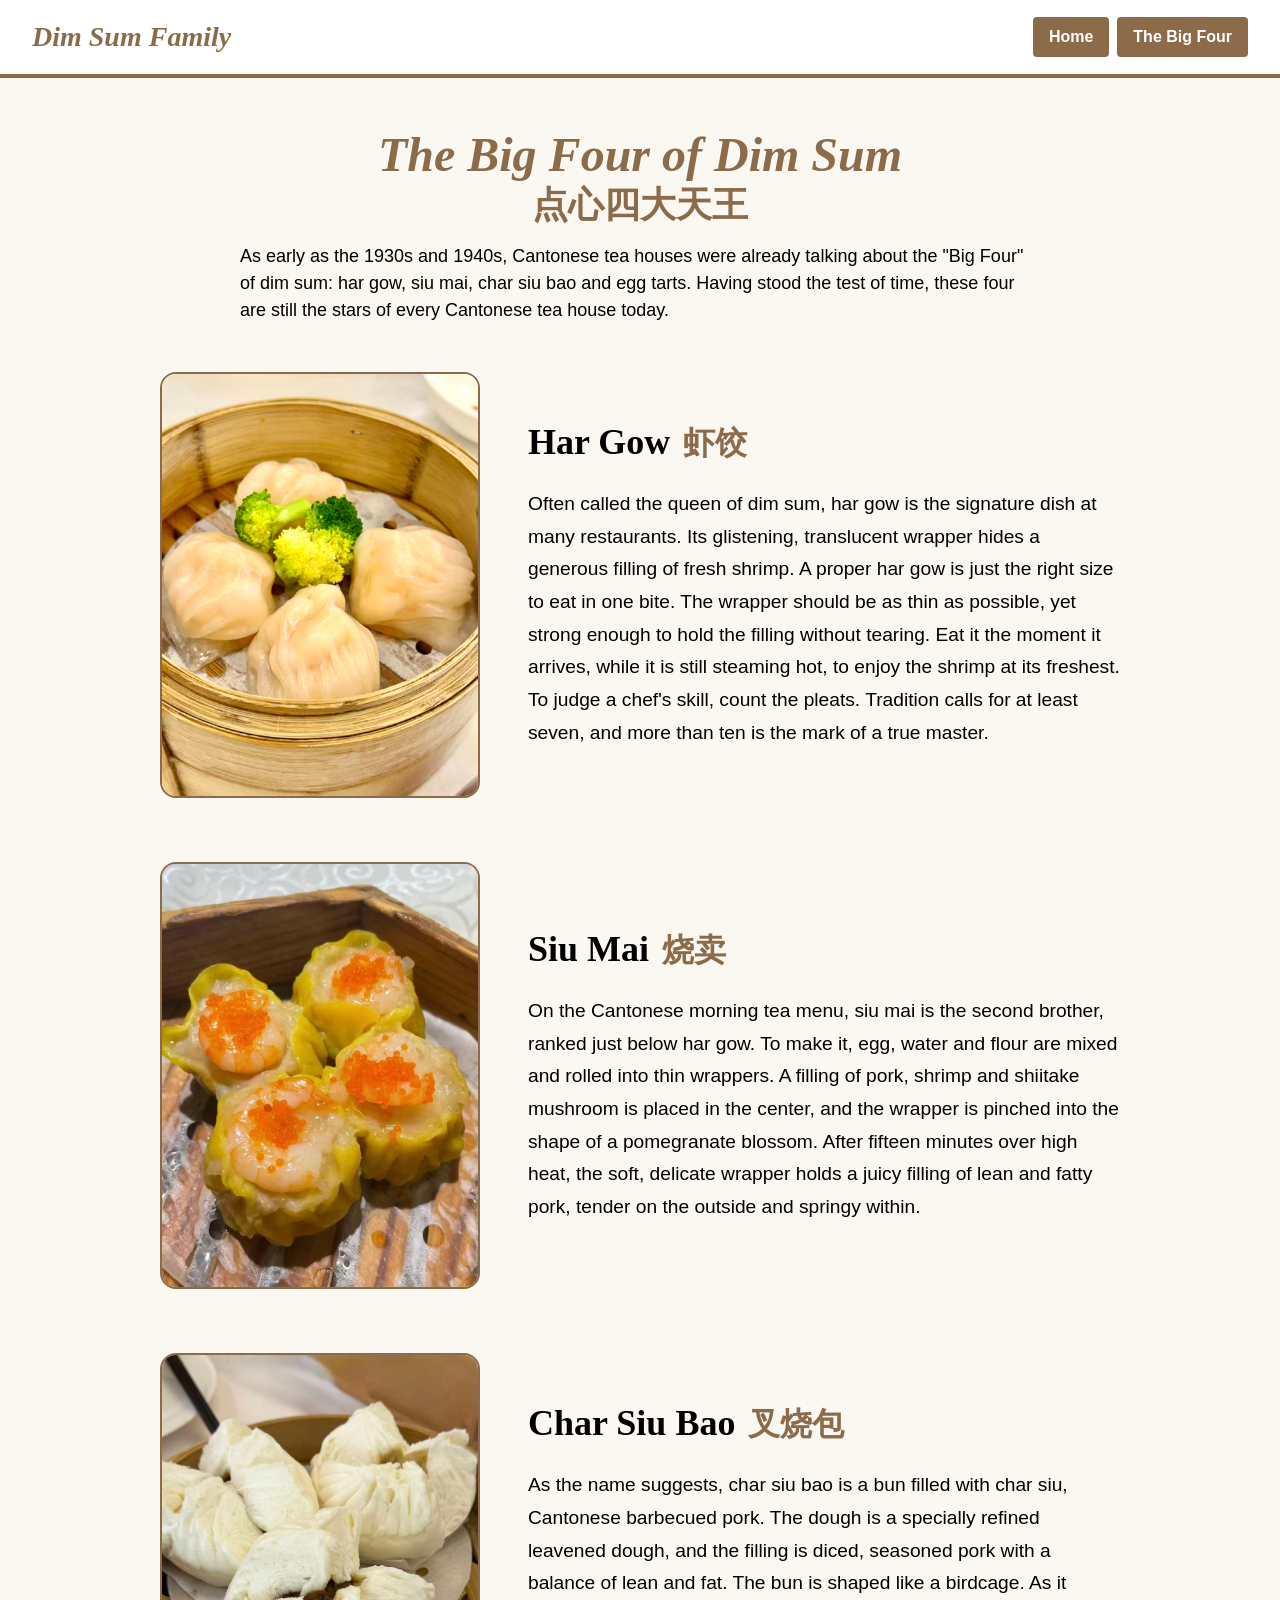
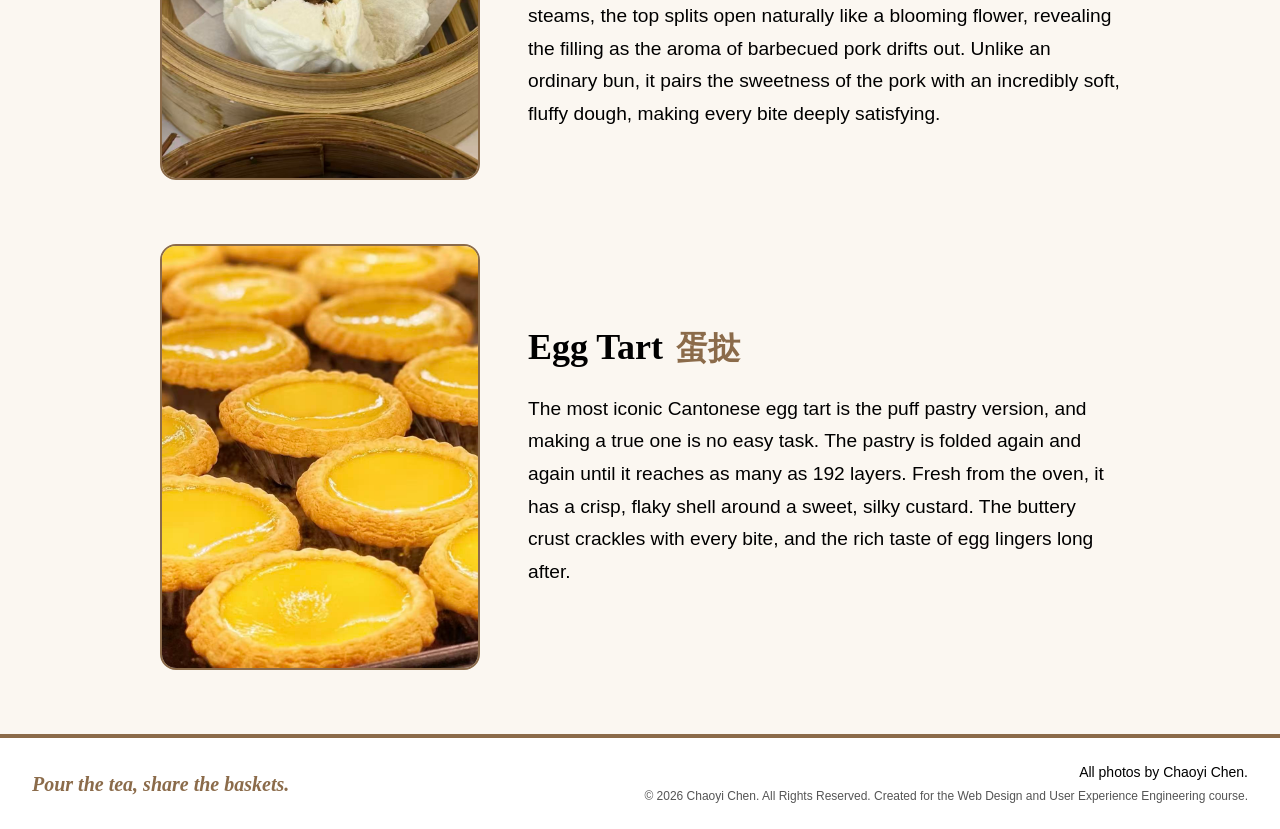
==== big-four.html @ 0c30e3cc "initial push" ====
<!DOCTYPE html>
<html lang="en">

<head>
    <meta charset="UTF-8">
    <meta name="viewport" content="width=device-width,initial-scale=1.0">
    <title>The Big Four | Dim Sum Family</title>
    <link rel="stylesheet" href="css/shared.css">
    <link rel="stylesheet" href="css/big-four.css">
</head>

<body>
    <header class="site-header">
        <a class="site-brand" href="index.html">Dim Sum Family</a>
        <nav class="site-nav">
            <ul class="site-nav-list">
                <li><a class="site-nav-link" href="index.html">Home</a></li>
                <li><a class="site-nav-link" href="big-four.html">The Big Four</a></li>
            </ul>
        </nav>
    </header>

    <main>
        <section class="big-four-intro">
            <h1 class="big-four-intro-title">The Big Four of Dim Sum <span class="big-four-intro-title-chinese" lang="zh-Hans">点心四大天王</span></h1>
            <p class="big-four-intro-text">
                As early as the 1930s and 1940s, Cantonese tea houses were already talking about the
                "Big Four" of dim sum: har gow, siu mai, char siu bao and egg tarts. Having stood the
                test of time, these four are still the stars of every Cantonese tea house today.
            </p>
        </section>

        <section class="big-four-dish-list">
            <article class="dish">
                <img class="dish-image" src="images/har-gow.jpg" alt="Har gow in a bamboo steamer">
                <div class="dish-text">
                    <h2 class="dish-name">Har Gow <span class="dish-name-chinese" lang="zh-Hans">虾饺</span></h2>
                    <p class="dish-intro">
                        Often called the queen of dim sum, har gow is the signature dish at many restaurants.
                        Its glistening, translucent wrapper hides a generous filling of fresh shrimp. A proper
                        har gow is just the right size to eat in one bite. The wrapper should be as thin as
                        possible, yet strong enough to hold the filling without tearing. Eat it the moment it
                        arrives, while it is still steaming hot, to enjoy the shrimp at its freshest. To judge
                        a chef's skill, count the pleats. Tradition calls for at least seven, and more than ten
                        is the mark of a true master.
                    </p>
                </div>
            </article>

            <article class="dish">
                <img class="dish-image" src="images/siu-mai.jpg" alt="Siu mai in a bamboo steamer">
                <div class="dish-text">
                    <h2 class="dish-name">Siu Mai <span class="dish-name-chinese" lang="zh-Hans">烧卖</span></h2>
                    <p class="dish-intro">
                        On the Cantonese morning tea menu, siu mai is the second brother, ranked just below
                        har gow. To make it, egg, water and flour are mixed and rolled into thin wrappers. A
                        filling of pork, shrimp and shiitake mushroom is placed in the center, and the wrapper
                        is pinched into the shape of a pomegranate blossom. After fifteen minutes over high
                        heat, the soft, delicate wrapper holds a juicy filling of lean and fatty pork, tender
                        on the outside and springy within.
                    </p>
                </div>
            </article>

            <article class="dish">
                <img class="dish-image" src="images/char-siu-bao.jpg" alt="Char siu bao in a bamboo steamer">
                <div class="dish-text">
                    <h2 class="dish-name">Char Siu Bao <span class="dish-name-chinese" lang="zh-Hans">叉烧包</span></h2>
                    <p class="dish-intro">
                        As the name suggests, char siu bao is a bun filled with char siu, Cantonese barbecued
                        pork. The dough is a specially refined leavened dough, and the filling is diced,
                        seasoned pork with a balance of lean and fat. The bun is shaped like a birdcage. As it
                        steams, the top splits open naturally like a blooming flower, revealing the filling as
                        the aroma of barbecued pork drifts out. Unlike an ordinary bun, it pairs the sweetness
                        of the pork with an incredibly soft, fluffy dough, making every bite deeply satisfying.
                    </p>
                </div>
            </article>

            <article class="dish">
                <img class="dish-image" src="images/egg-tart.jpg" alt="Egg tarts on a plate">
                <div class="dish-text">
                    <h2 class="dish-name">Egg Tart <span class="dish-name-chinese" lang="zh-Hans">蛋挞</span></h2>
                    <p class="dish-intro">
                        The most iconic Cantonese egg tart is the puff pastry version, and making a true one is
                        no easy task. The pastry is folded again and again until it reaches as many as 192
                        layers. Fresh from the oven, it has a crisp, flaky shell around a sweet, silky custard.
                        The buttery crust crackles with every bite, and the rich taste of egg lingers long
                        after.
                    </p>
                </div>
            </article>
        </section>
    </main>

    <footer class="site-footer">
        <p class="site-footer-tagline">Pour the tea, share the baskets.</p>
        <p class="site-footer-credits">All photos by Chaoyi Chen.</p>
        <p class="site-footer-copyright">&copy; 2026 Chaoyi Chen. All Rights Reserved. Created for the Web Design and
            User Experience Engineering course.</p>
    </footer>
</body>

</html>
---- css/shared.css ----
@charset "UTF-8";

:root {
    --color-brand: #8b6b4a;
    --color-brand-dark: #6f5439;
    --color-surface: #ffffff;
    --color-page: #fbf7f1;
    --color-text: #000000;
    --color-text-muted: #555555;
    --font-display: Georgia, "Times New Roman", serif;
    --font-body: Arial, Helvetica, sans-serif;
}

*,
*::before,
*::after {
    box-sizing: border-box;
}

body {
    margin: 0;
    background-color: var(--color-page);
    color: var(--color-text);
    font-family: var(--font-body);
    line-height: 1.5;
}

.site-header {
    display: flex;
    flex-wrap: wrap;
    justify-content: space-between;
    align-items: center;
    gap: 1rem;
    padding: 1rem 2rem;
    background-color: var(--color-surface);
    border-bottom: 0.25rem solid var(--color-brand);
}

.site-brand {
    color: var(--color-brand);
    font-family: var(--font-display);
    font-size: 1.75rem;
    font-weight: bold;
    font-style: italic;
    text-decoration: none;
}

.site-nav-list {
    display: flex;
    gap: 0.5rem;
    margin: 0;
    padding: 0;
    list-style: none;
}

.site-nav-link {
    display: block;
    padding: 0.5rem 1rem;
    border-radius: 0.25rem;
    background-color: var(--color-brand);
    color: var(--color-surface);
    font-weight: bold;
    text-decoration: none;
}

.site-nav-link:hover,
.site-nav-link:focus-visible {
    background-color: var(--color-brand-dark);
}

.site-footer {
    display: grid;
    gap: 0.5rem;
    padding: 1.5rem 2rem;
    background-color: var(--color-surface);
    border-top: 0.25rem solid var(--color-brand);
}

.site-footer-tagline {
    margin: 0;
    color: var(--color-brand);
    font-family: var(--font-display);
    font-size: 1.25rem;
    font-weight: bold;
    font-style: italic;
}

.site-footer-credits {
    margin: 0;
    font-size: 0.875rem;
}

.site-footer-copyright {
    margin: 0;
    color: var(--color-text-muted);
    font-size: 0.75rem;
}

@media (min-width: 64rem) {
    .site-footer {
        grid-template-columns: 1fr auto;
        align-items: center;
        column-gap: 2rem;
        row-gap: 0.25rem;
    }

    .site-footer-tagline {
        grid-row: span 2;
    }

    .site-footer-credits,
    .site-footer-copyright {
        text-align: right;
    }
}
---- css/big-four.css ----
@charset "UTF-8";

.big-four-intro {
    padding: 3rem 2rem;
    text-align: center;
}

.big-four-intro-title {
    margin: 0 0 1rem;
    color: var(--color-brand);
    font-family: var(--font-display);
    font-size: 2.25rem;
    font-style: italic;
    line-height: 1.2;
}

.big-four-intro-title-chinese {
    display: block;
    font-size: 2.25rem;
    font-style: normal;
}

.big-four-intro-text {
    max-width: 50rem;
    margin: 0 auto;
    font-size: 1.125rem;
    text-align: left;
}

.big-four-dish-list {
    display: grid;
    gap: 4rem;
    max-width: 64rem;
    margin: 0 auto;
    padding: 0 2rem 4rem;
}

.dish {
    display: grid;
    gap: 1.5rem;
}

.dish-image {
    width: 100%;
    max-width: 20rem;
    aspect-ratio: 3 / 4;
    object-fit: cover;
    border: 0.125rem solid var(--color-brand);
    border-radius: 1rem;
    justify-self: center;
}

.dish-name {
    margin: 0 0 1.5rem;
    color: var(--color-text);
    font-family: var(--font-display);
    font-size: 2.25rem;
    line-height: 1.2;
}

.dish-name-chinese {
    margin-left: 0.25rem;
    color: var(--color-brand);
    font-size: 2rem;
}

.dish-intro {
    margin: 0;
    font-size: 1.2rem;
    line-height: 1.7;
}

@media (min-width: 40rem) {
    .big-four-intro-title {
        font-size: 3rem;
    }
}

@media (min-width: 48rem) {
    .dish {
        grid-template-columns: 20rem 1fr;
        align-items: center;
        gap: 3rem;
    }
}
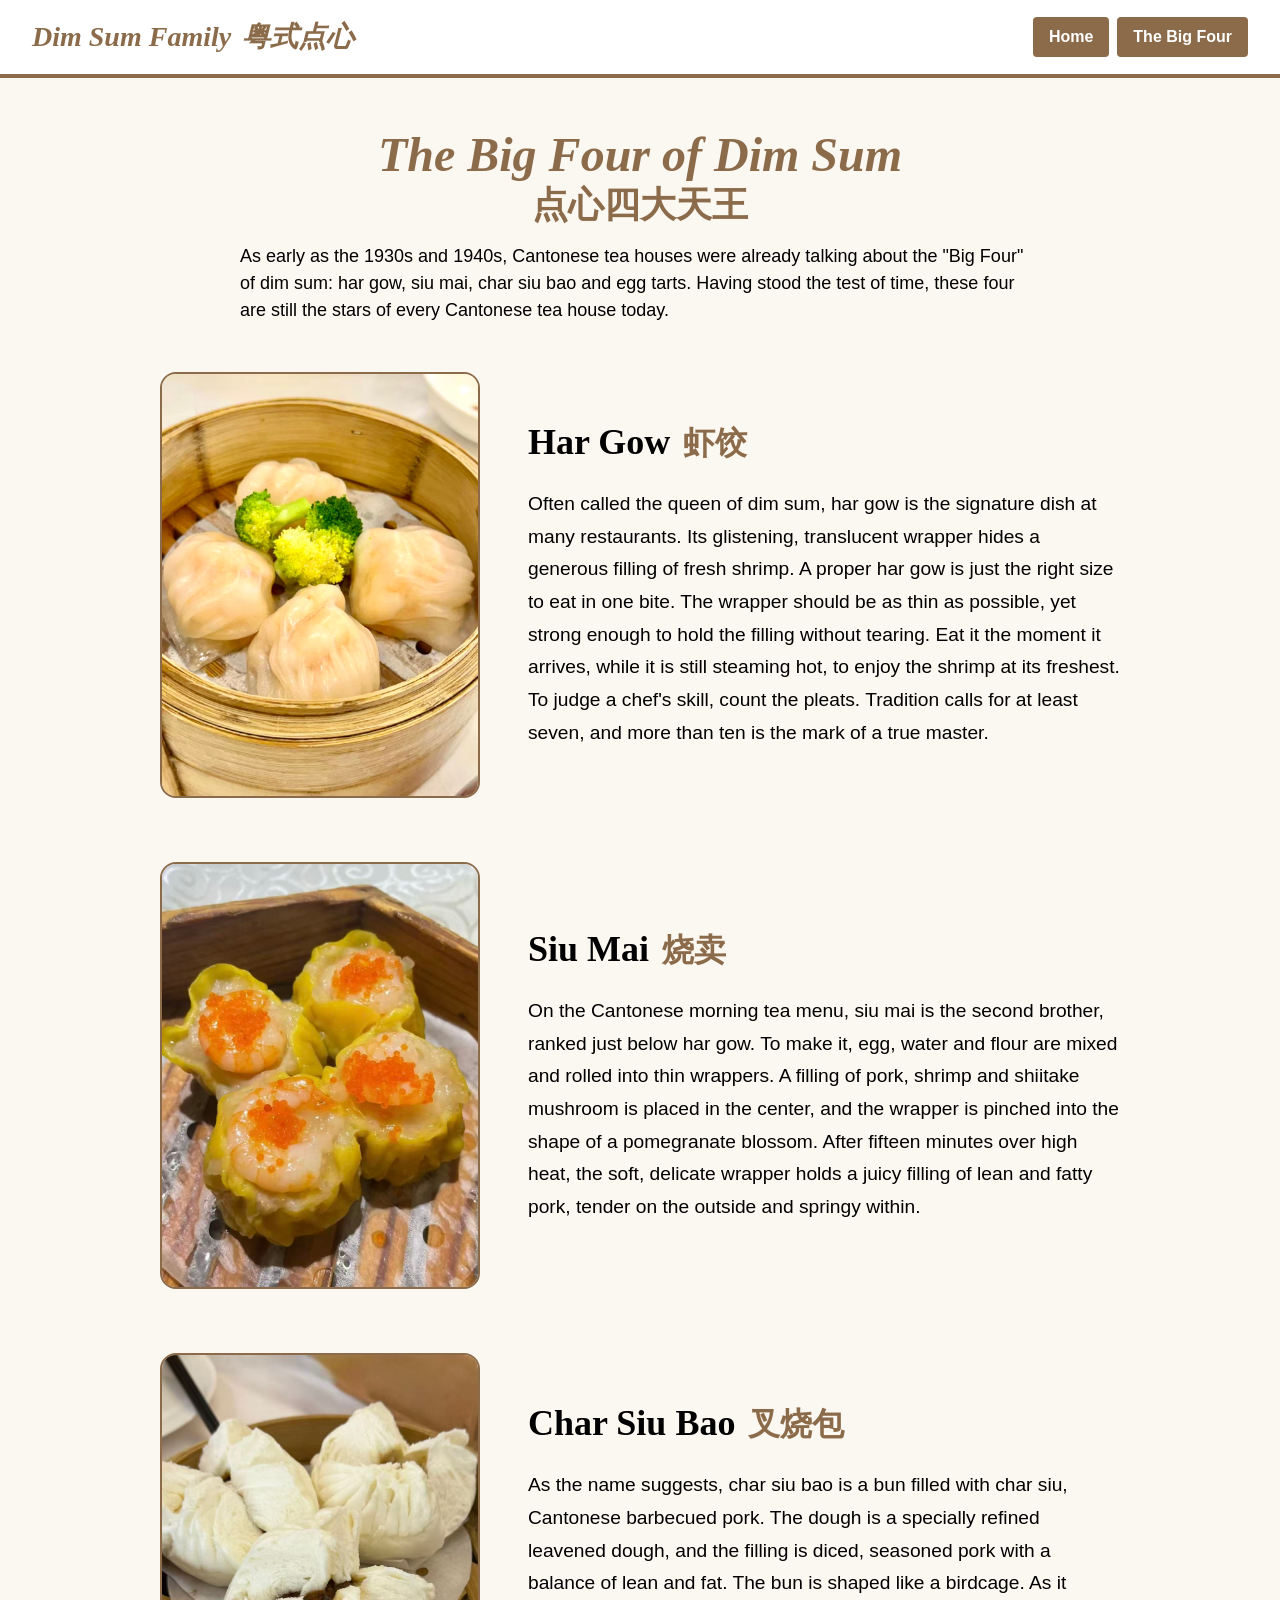
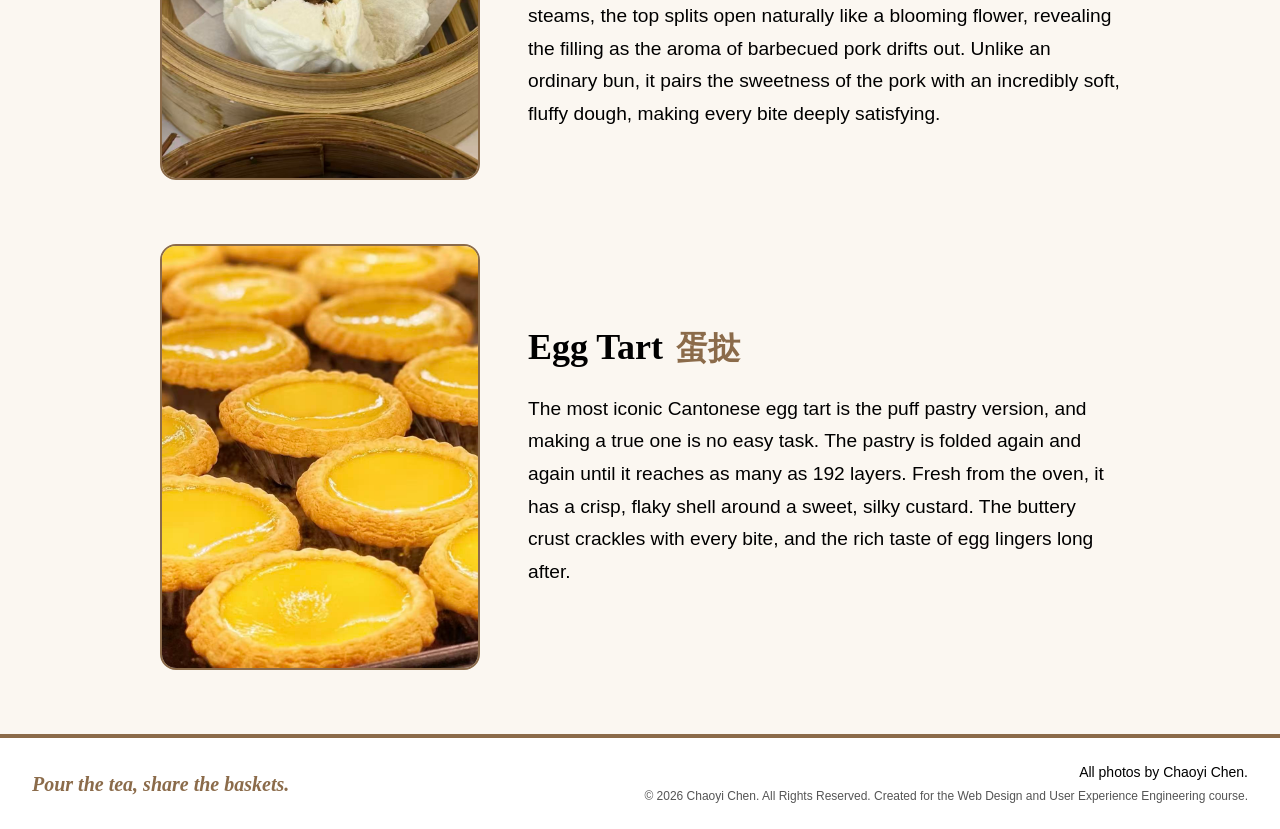
==== commit b85ba3ff: "update" ====
--- a/big-four.html
+++ b/big-four.html
@@ -11,7 +11,7 @@
 
 <body>
     <header class="site-header">
-        <a class="site-brand" href="index.html">Dim Sum Family</a>
+        <a class="site-brand" href="index.html">Dim Sum Family <span class="site-brand-chinese" lang="zh-Hans">粤式点心</span></a>
         <nav class="site-nav">
             <ul class="site-nav-list">
                 <li><a class="site-nav-link" href="index.html">Home</a></li>
--- a/css/shared.css
+++ b/css/shared.css
@@ -43,6 +43,12 @@
     font-weight: bold;
     font-style: italic;
     text-decoration: none;
+}
+
+.site-brand-chinese{
+    margin-left: 0.25rem;
+    color: var(--color-brand);
+    font-size: 1.75rem;
 }
 
 .site-nav-list {
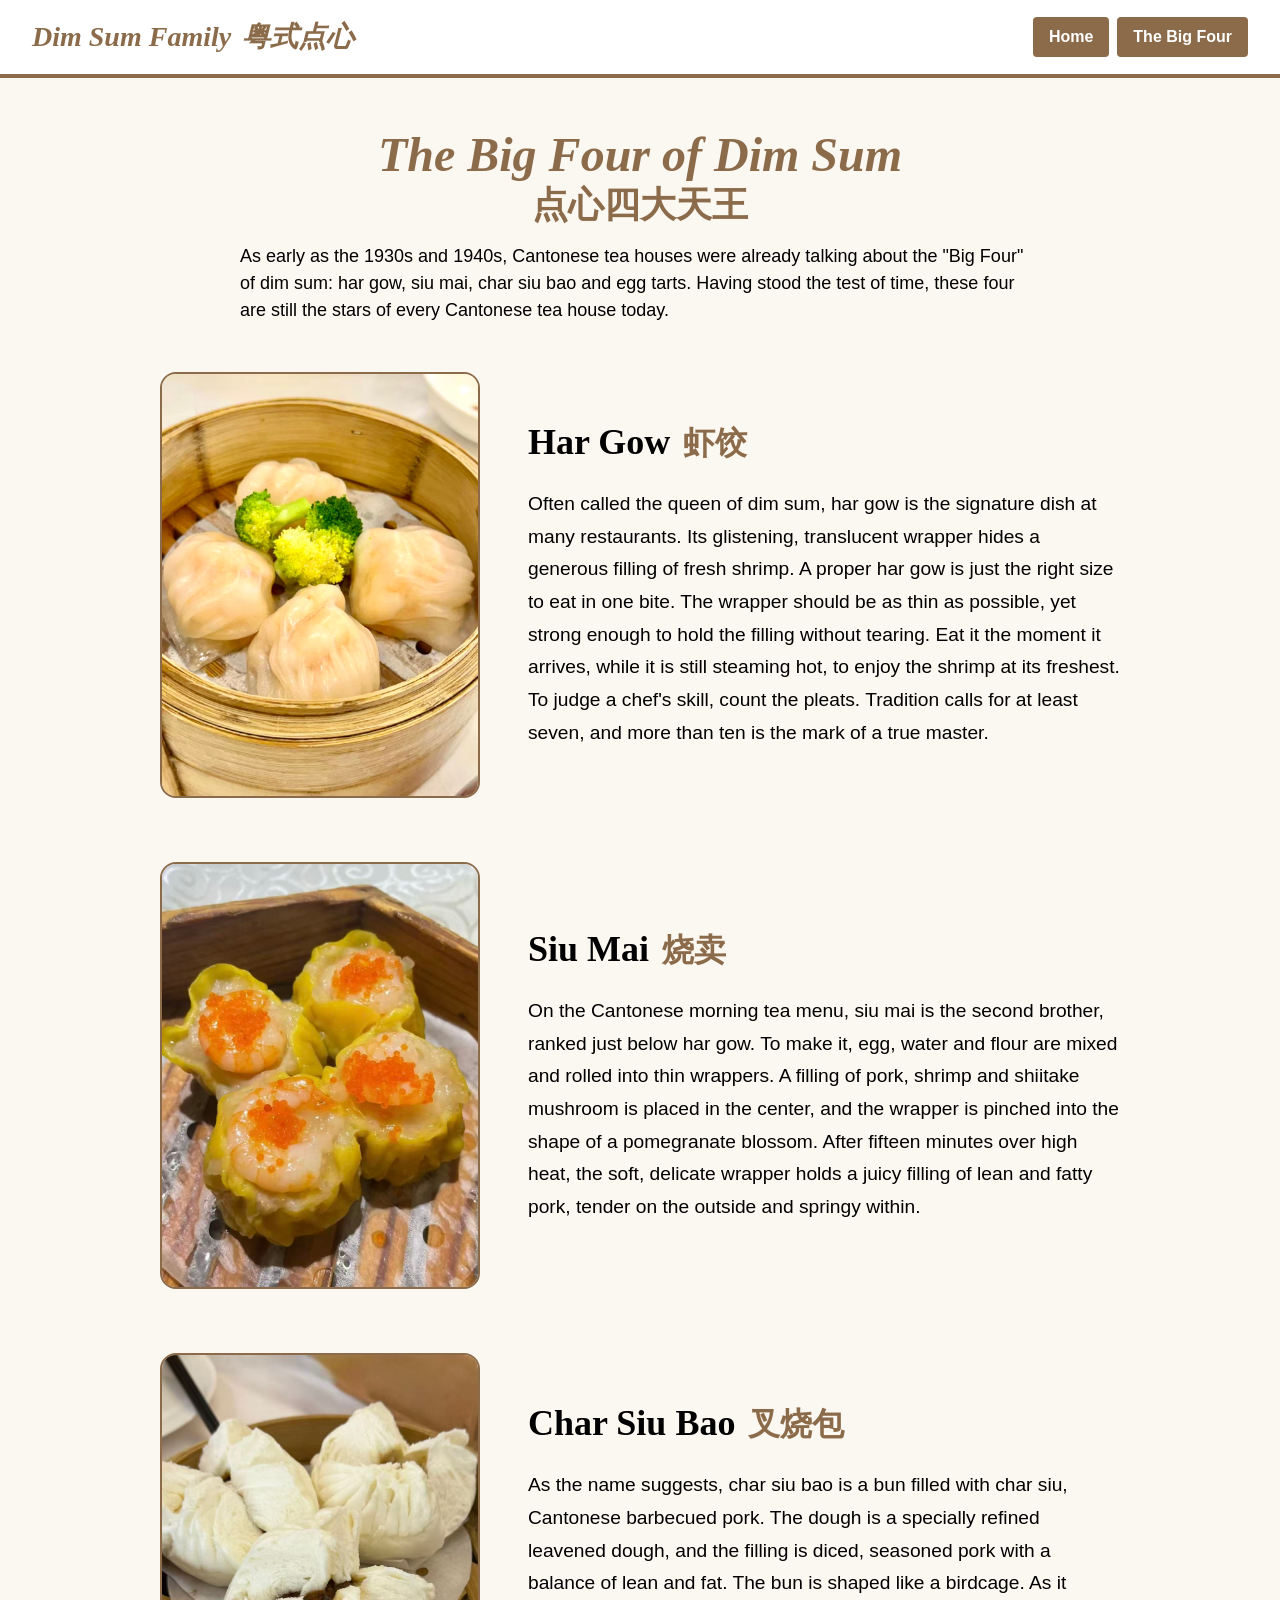
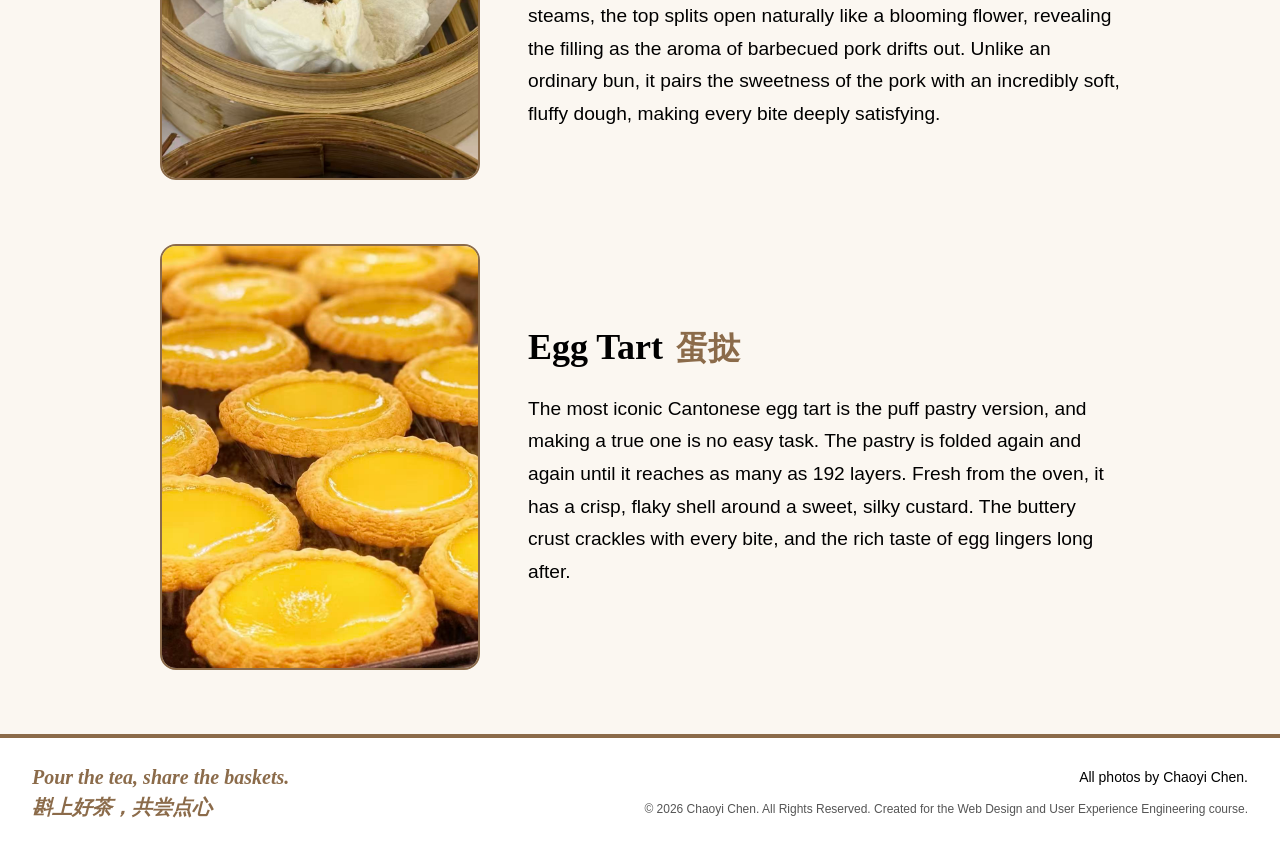
==== commit 57221567: "update" ====
--- a/big-four.html
+++ b/big-four.html
@@ -94,7 +94,7 @@
     </main>
 
     <footer class="site-footer">
-        <p class="site-footer-tagline">Pour the tea, share the baskets.</p>
+        <p class="site-footer-tagline">Pour the tea, share the baskets. <span class="site-footer-tagline-chinese" lang="zh-Hans">斟上好茶，共尝点心</span></p>
         <p class="site-footer-credits">All photos by Chaoyi Chen.</p>
         <p class="site-footer-copyright">&copy; 2026 Chaoyi Chen. All Rights Reserved. Created for the Web Design and
             User Experience Engineering course.</p>
--- a/css/shared.css
+++ b/css/shared.css
@@ -91,6 +91,12 @@
     font-style: italic;
 }
 
+.site-footer-tagline-chinese {
+    display: block;
+    font-size: 1.25rem;
+    font-style: italic;
+}
+
 .site-footer-credits {
     margin: 0;
     font-size: 0.875rem;
